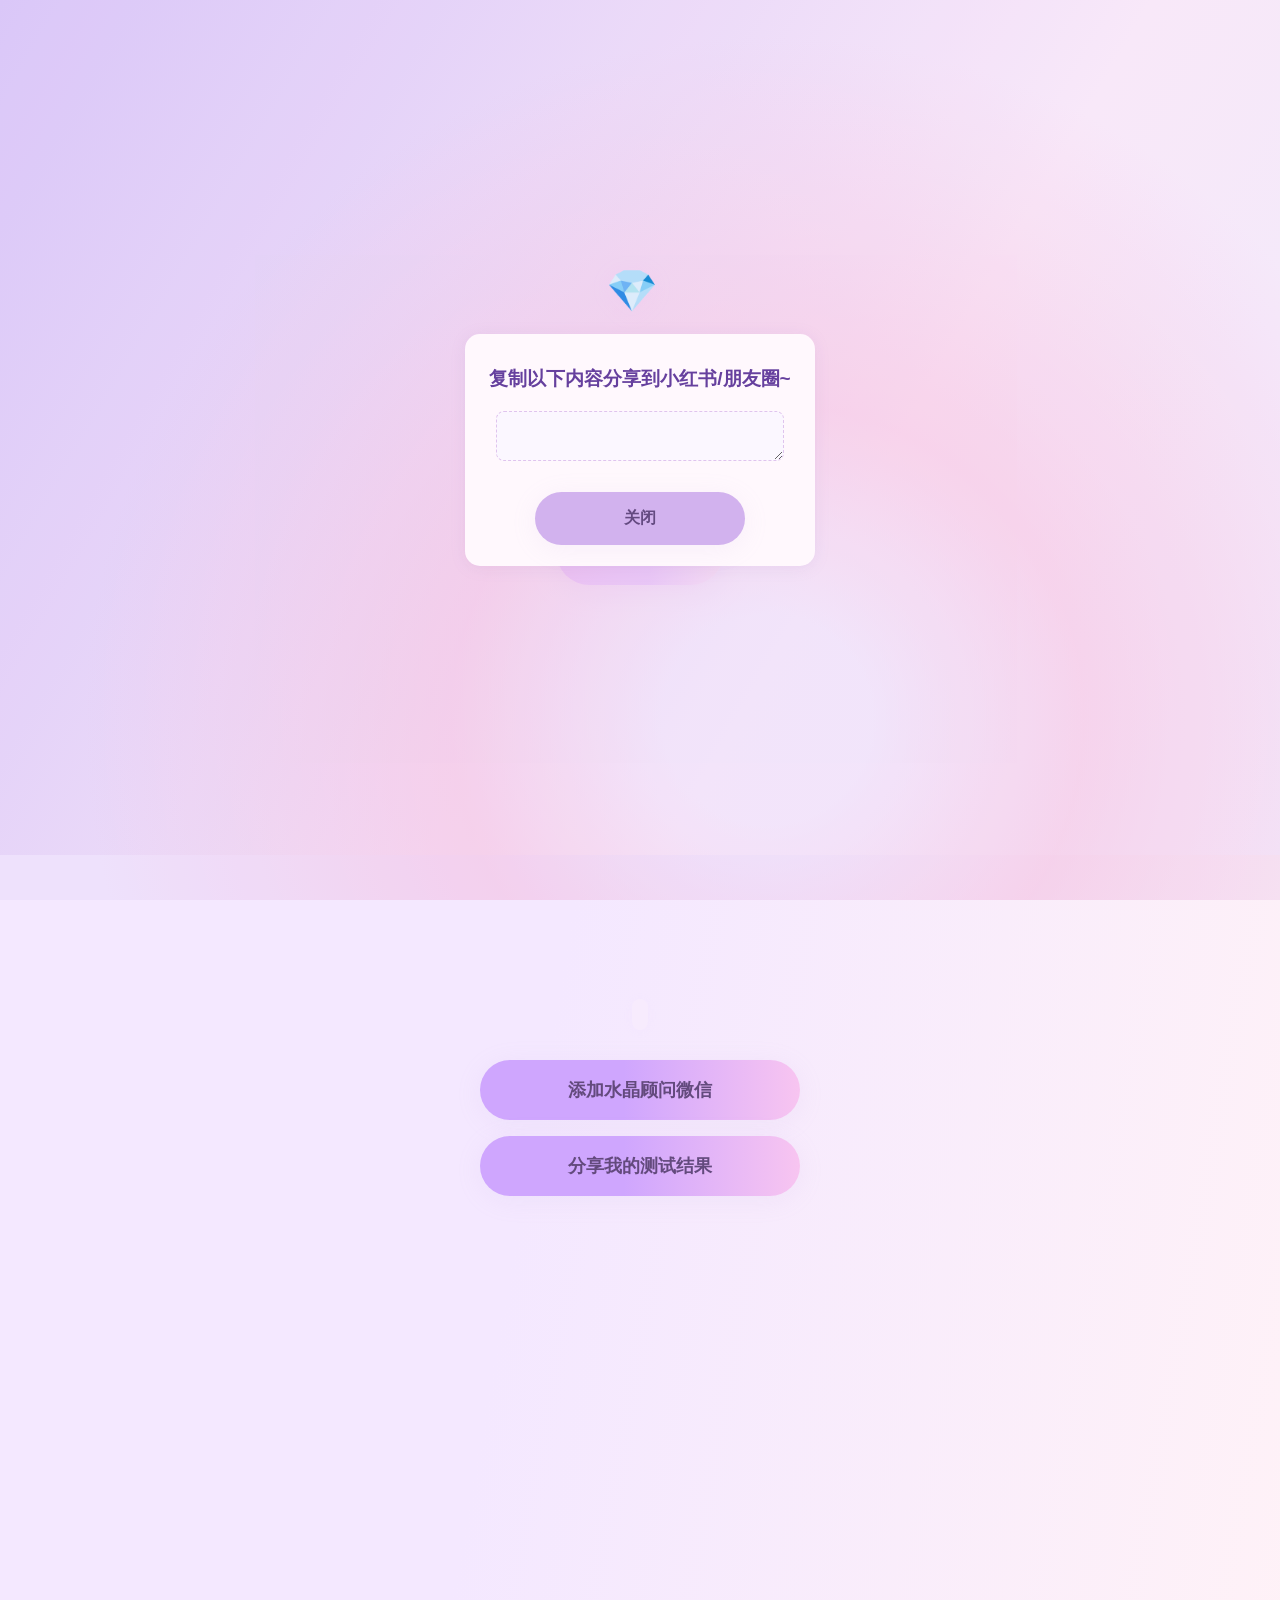
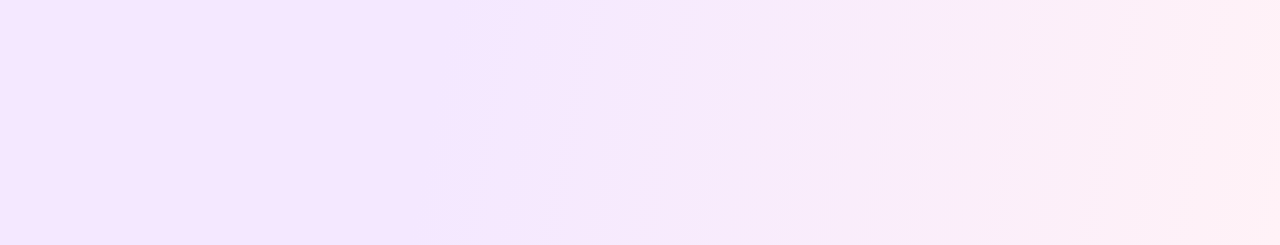
==== index.html @ 63133e91 "Add files via upload" ====
<!DOCTYPE html>
<html lang="zh-CN">
<head>
  <meta charset="UTF-8" />
  <meta name="viewport" content="width=device-width,initial-scale=1,maximum-scale=1,user-scalable=no" />
  <title>水晶人格测试 - 命定你的能量水晶</title>
  <meta name="keywords" content="水晶人格,水晶测试,玄学,命定,情绪疗愈,小红书,自我提升">
  <meta name="description" content="10道题测你适合佩戴哪款能量水晶，精致人格推荐，专属疗愈指引。">
  <link rel="stylesheet" href="./style.css" />
</head>

<body>
  <div id="app">
    <!-- 顶部氛围区/欢迎页 -->
    <section class="welcome-section" id="welcome-section">
      <div class="welcome-bg"></div>
      <div class="brand-logo">💎</div>
      <h1 class="main-title">水晶人格测试</h1>
      <p class="subtitle">10道题，遇见你的命定能量水晶</p>
      <button class="start-btn" id="startBtn">开启测试</button>
    </section>

    <!-- 测试题区 -->
    <section class="question-section hide" id="question-section">
      <div class="progress-bar" id="progress-bar">
        <div class="progress-inner" id="progress-inner"></div>
      </div>
      <div class="question-box">
        <div class="question-number" id="question-number"></div>
        <div class="question-title" id="question-title"></div>
        <div class="options" id="options"></div>
      </div>
    </section>

    <!-- 结果展示区 -->
    <section class="result-section hide" id="result-section">
      <div class="crystal-type" id="crystal-type"></div>
      <div class="type-desc" id="type-desc"></div>
      <div class="crystal-img-box" id="crystal-img-box"></div>
      <div class="crystal-info" id="crystal-info"></div>
      <div class="buy-guide" id="buy-guide"></div>
      <button class="wechat-btn" id="wechatBtn">添加水晶顾问微信</button>
      <button class="share-btn" id="shareBtn">分享我的测试结果</button>
      <div class="cta-bottom" id="cta-bottom"></div>
    </section>
    
    <!-- 分享弹窗 -->
    <div class="modal hide" id="modal-share">
      <div class="modal-content">
        <h3>复制以下内容分享到小红书/朋友圈~</h3>
        <textarea id="share-content" readonly></textarea>
        <button class="modal-close" id="closeModal">关闭</button>
      </div>
    </div>
  </div>

  <script src="./script.js"></script>
</body>
</html>
---- style.css ----
:root {
  --main-purple: #dcb2fc;
  --main-pink: #ffe6f2;
  --main-white: #ffffff;
  --gray-text: #7b6d8d;
  --option-hover: #f3e3ff;
  --progress-bg: #e8d7fd;
  --progress-main: #c687f6;
  --btn-pink: #cea1ea;
  --btn-dark: #9476b4;
}

body {
  margin: 0;
  font-family: 'PingFang SC', 'Hiragino Sans GB', 'Microsoft YaHei', Arial, sans-serif;
  background: linear-gradient(135deg, #f8f6fd 40%, #fae4fa 100%);
  color: #463466;
  box-sizing: border-box;
  min-height: 100vh;
}

/* 欢迎区 */
.welcome-section {
  display: flex;
  flex-direction: column;
  align-items: center;
  justify-content: center;
  min-height: 95vh;
  background: linear-gradient(120deg, #ddcbfa 0%, #fff0fb 65%, #f8f2ff 100%);
  position: relative;
  text-align: center;
}

.brand-logo {
  font-size: 2.6rem;
  margin-bottom: 0.5em;
  letter-spacing: 0.4em;
  color: #aa7bc7;
  filter: drop-shadow(0 4px 10px rgba(245,190,255,0.1));
}

.main-title {
  font-size: 2rem;
  letter-spacing: 0.1em;
  font-weight: bold;
  margin-bottom: 0.3em;
}

.subtitle {
  margin: 0.2em 0 1.6em 0;
  font-size: 1.15em;
  color: var(--gray-text);
  letter-spacing: 0.3em;
}

.welcome-bg {
  pointer-events: none;
  position: absolute;
  z-index: 0;
  left: 50%;
  top: 0;
  transform: translateX(-50%);
  width: 100vw; height: 100vh;
  background: radial-gradient(circle at 60% 80%, #f3e8ff 10%, #ffc2de 30%, transparent 65%);
  opacity: 0.5;
}

/* 按钮 */
button {
  cursor: pointer;
  border: none;
  outline: none;
  border-radius: 999px;
  font-size: 1.1em;
  padding: 1em 2.2em;
  font-weight: 600;
  box-shadow: 0 4px 26px 0 rgba(194,174,222,0.12);
  transition: background 0.24s;
  background: var(--btn-pink);
  color: #634a7d;
  margin: 0.8em auto 0.2em auto;
  display: block;
}
button:active {
  background: var(--btn-dark);
  color: #fff;
}
button.start-btn {
  font-size: 1.25em;
  margin-top: 2.2em;
  background: linear-gradient(90deg, #e5bbff 55%, #fee1f1 100%);
  color: #432f51;
  box-shadow: 0 4px 24px 0 #e4c9f399;
}

/* 测试题区 */
.question-section {
  min-height: 100vh;
  display: flex;
  flex-direction: column;
  align-items: stretch;
  background: linear-gradient(120deg, #f6efff 20%, #fff7fa 100%);
  padding-top: 2vh;
  padding-bottom: 6vh;
  margin: 0;
}

.hide { display: none; }

.progress-bar {
  background: var(--progress-bg);
  border-radius: 12px;
  height: 10px;
  width: 90vw;
  margin: 18px auto 0 auto;
  position: relative;
  max-width: 420px;
  box-shadow: 0 2px 5px #d2c2f828;
}
.progress-inner {
  background: linear-gradient(to right, var(--progress-main), #c9a5e7);
  border-radius: 10px;
  height: 100%;
  width: 0;
  transition: width 0.36s cubic-bezier(.24,.6,.21,.96);
}

.question-box {
  width: 90vw;
  max-width: 420px;
  margin: 2.2em auto 0 auto;
  background: #fff9feea;
  border-radius: 22px;
  box-shadow: 0 4px 28px #e8d1ff39;
  padding: 2.2em 1.3em 2.4em 1.3em;
  position: relative;
}
.question-number {
  font-size: 1em;
  color: var(--gray-text);
  margin-bottom: 0.5em;
  letter-spacing: 0.08em;
}
.question-title {
  font-size: 1.19em;
  font-weight: 500;
  text-align: center;
  margin-bottom: 1.5em;
  color: #4c387c;
  min-height: 2.2em;
  letter-spacing: 1px;
}
.options {
  display: flex;
  flex-direction: column;
  gap: 1.1em;
  margin-top: 10px;
}
.option-card {
  border: none;
  background: var(--main-pink);
  color: #713b92;
  font-size: 1.1em;
  border-radius: 16px;
  padding: 1.1em 0.8em;
  box-shadow: 0 1px 8px #e0caee21;
  transition: background 0.16s, color 0.17s;
  margin-bottom: 0.5em;
  text-align: center;
  outline: none;
}
.option-card:hover, .option-card.selected {
  background: var(--option-hover);
  color: #9c5bcb;
  font-weight: 600;
}

/* 结果区 */
.result-section {
  min-height: 97vh;
  width: 100vw;
  background: linear-gradient(100deg, #f4e8ff 40%, #fff2f7 100%);
  display: flex;
  flex-direction: column;
  align-items: center;
  padding-top: 5vh;
  padding-bottom: 8vh;
}
.crystal-type {
  font-size: 1.49rem;
  font-weight: 600;
  color: #8655b5;
  margin-top: 1.1em;
  margin-bottom: 0.28em;
  letter-spacing: 0.04em;
}
.type-desc {
  color: #6b5d85;
  font-size: 1em;
  margin-bottom: 1.4em;
  text-align: center;
  line-height: 1.6;
  max-width: 340px;
}
.crystal-img-box {
  margin: 0 auto 1em auto;
}
.crystal-img {
  border-radius: 50%;
  background: #fff6fc;
  width: 98px;
  height: 98px;
  object-fit: cover;
  box-shadow: 0 2px 12px #e9caf377;
  display: block;
  margin: 0 auto;
}
.crystal-info {
  font-size: 1.1em;
  color: #715398;
  text-align: center;
  line-height: 1.7;
  margin-bottom: 1.6em;
  max-width: 340px;
}
.buy-guide {
  background: #f7ebfd;
  border-radius: 18px;
  color: #785ba3;
  margin-bottom: 1.1em;
  padding: 0.96em 0.5em 0.92em 0.5em;
  font-size: 1em;
  text-align: center;
  box-shadow: 0 1px 10px #e6dafe14;
}

.wechat-btn, .share-btn {
  width: 85vw;
  max-width: 320px;
  font-size: 1.13em;
  margin-top: 0.7em;
  margin-bottom: 0.2em;
  background: linear-gradient(90deg, #cfa6fe 45%, #ffcaee 110%);
}
.wechat-btn:active, .share-btn:active {
  background: #ae7ec7;
}

.cta-bottom {
  margin-top: 2em;
  color: #a482c7;
  font-size: 0.97em;
  letter-spacing: 0.02em;
  text-align: center;
}

.modal {
  z-index: 111;
  background: rgba(189,164,221,0.11);
  position: fixed;
  left: 0; right:0; top:0; bottom:0;
  display: flex;
  align-items: center;
  justify-content: center;
}
.modal-content {
  padding: 2em 1.5em 1.1em 1.5em;
  background: #fff8fd;
  border-radius: 15px;
  min-width: 260px;
  max-width: 80vw;
  box-shadow: 0 2px 15px rgba(157,123,182,0.13);
  text-align: center;
}
.modal h3 {
  font-size: 1.19em;
  margin: 0 0 1em 0; color: #66409e;
}
#share-content {
  width: 90%;
  min-height: 2.5em;
  border: 1px dashed #e0c4ee;
  border-radius: 8px;
  font-size: 1em;
  padding: 0.6em;
  margin-bottom: 1.2em;
  color: #7c659e;
  background: #fbf7ff;
}
.modal-close {
  background: #d2b2ee;
  color: #644a81;
  font-size: 1em;
  width: 70%;
  margin-top: 0.7em;
}

/* 响应式优化 */
@media (max-width: 600px) {
  .main-title { font-size: 1.36rem;}
  .brand-logo { font-size: 2rem;}
  .crystal-img { width: 65px; height: 65px;}
  .result-section { padding-top: 2vh; padding-bottom: 5vh; }
}
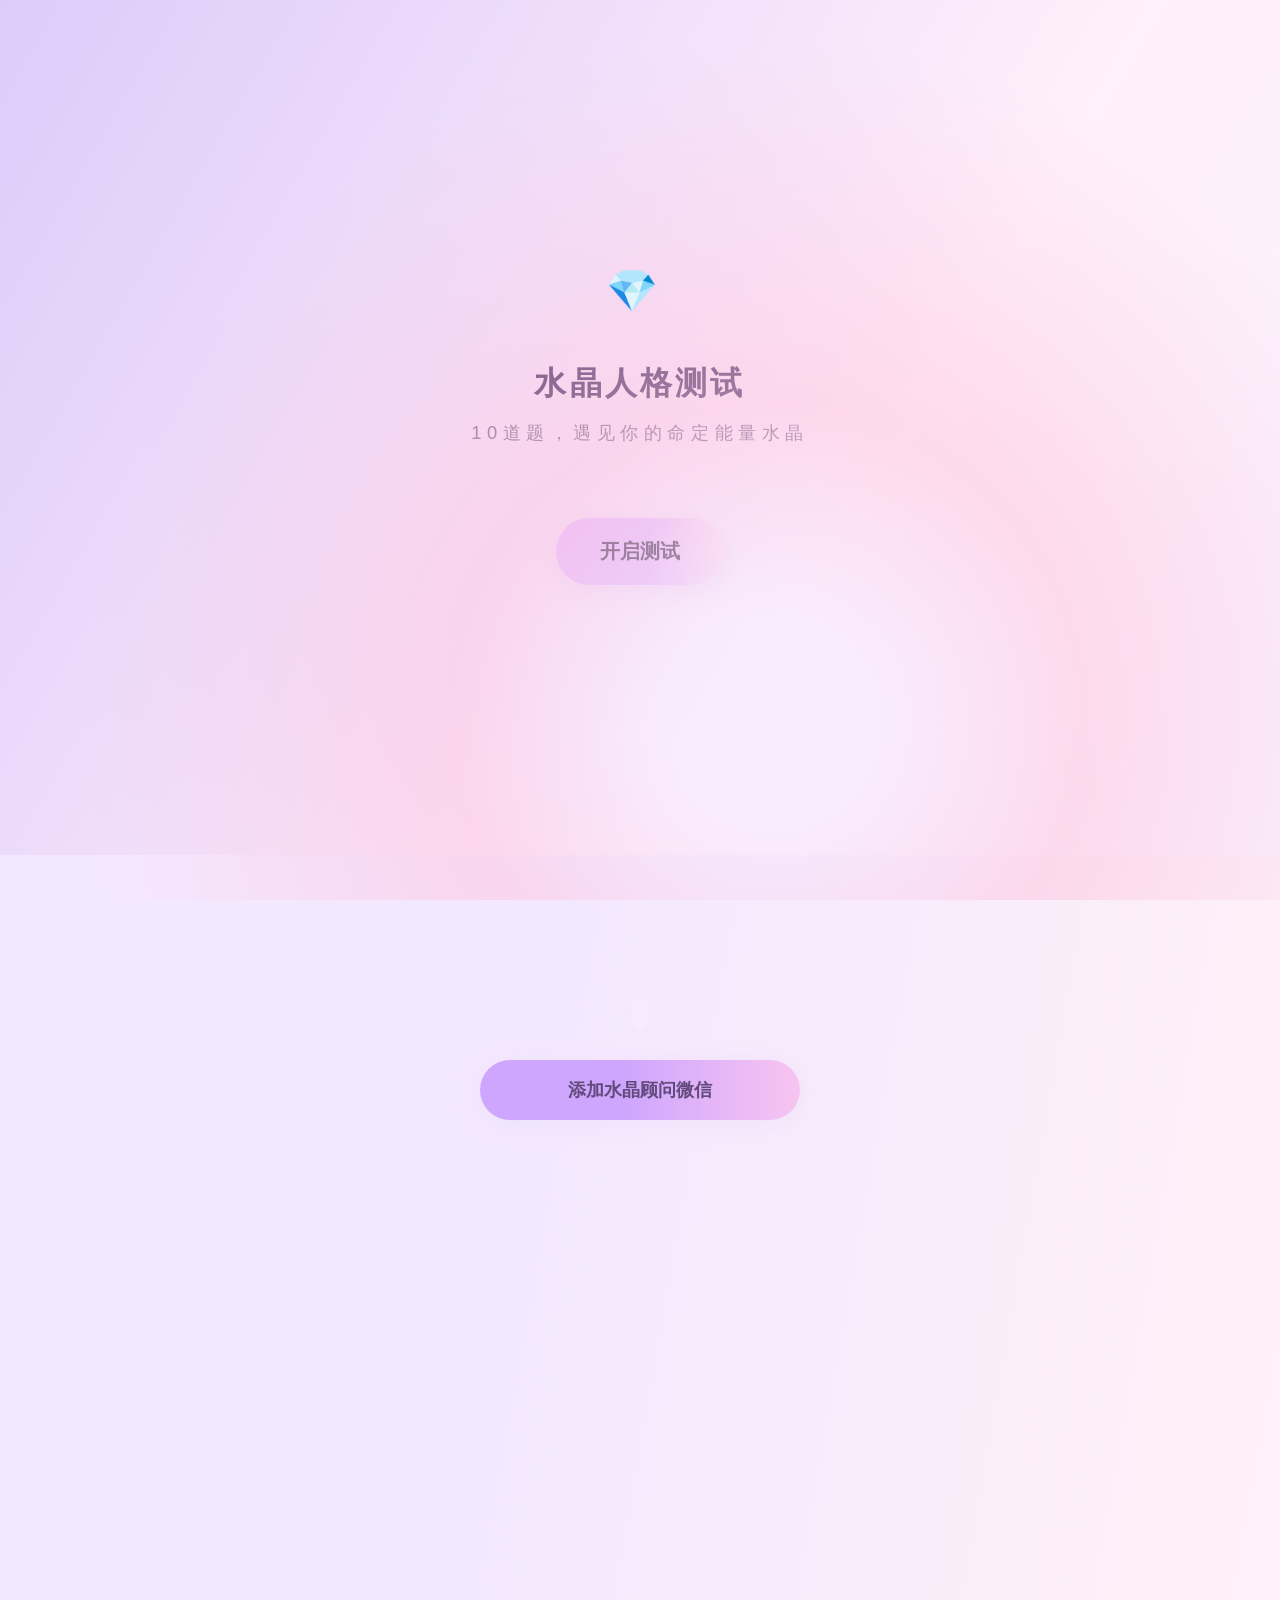
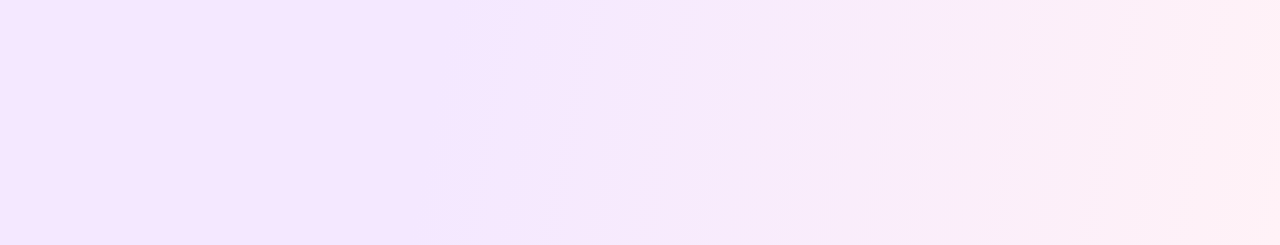
==== commit 9e3154b7: "Add files via upload" ====
--- a/index.html
+++ b/index.html
@@ -40,18 +40,8 @@
       <div class="crystal-info" id="crystal-info"></div>
       <div class="buy-guide" id="buy-guide"></div>
       <button class="wechat-btn" id="wechatBtn">添加水晶顾问微信</button>
-      <button class="share-btn" id="shareBtn">分享我的测试结果</button>
       <div class="cta-bottom" id="cta-bottom"></div>
     </section>
-    
-    <!-- 分享弹窗 -->
-    <div class="modal hide" id="modal-share">
-      <div class="modal-content">
-        <h3>复制以下内容分享到小红书/朋友圈~</h3>
-        <textarea id="share-content" readonly></textarea>
-        <button class="modal-close" id="closeModal">关闭</button>
-      </div>
-    </div>
   </div>
 
   <script src="./script.js"></script>
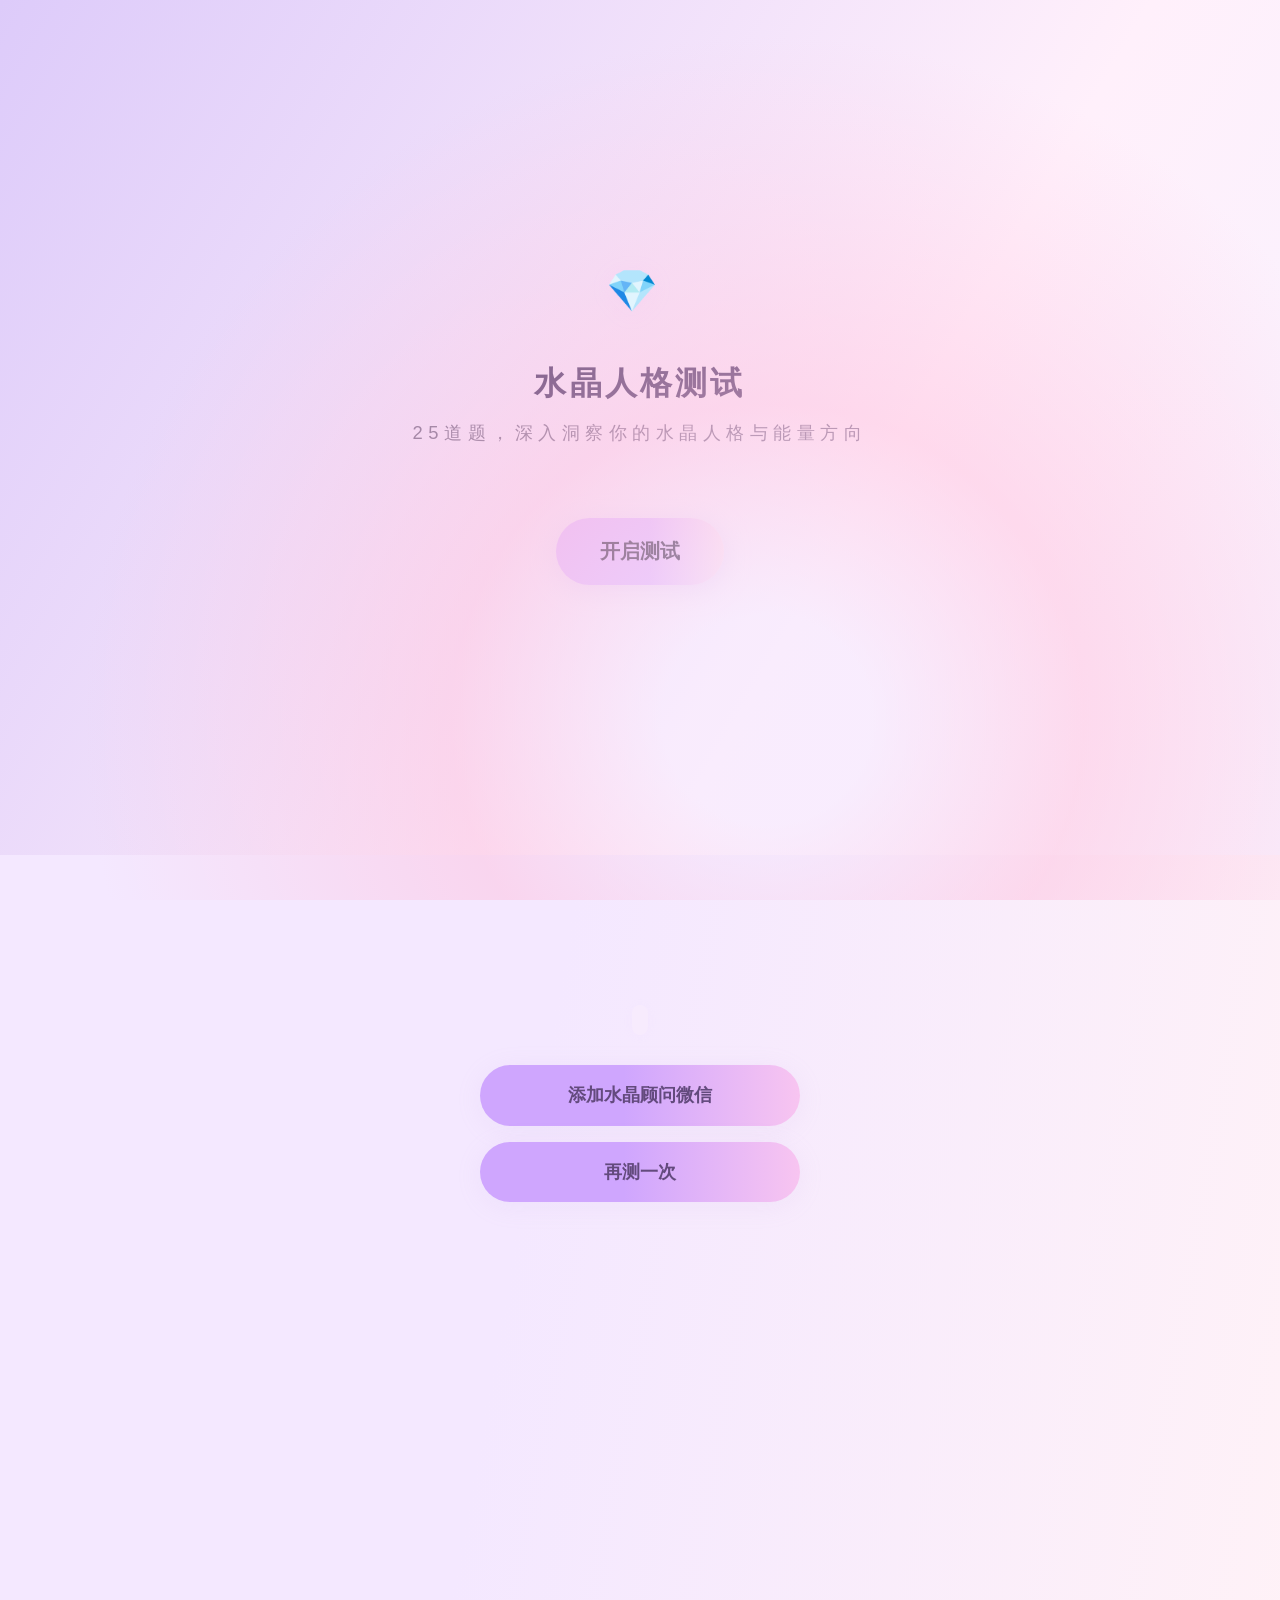
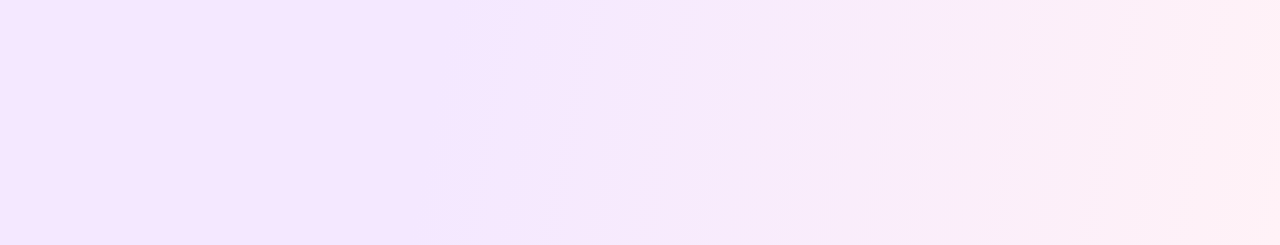
==== commit dde3a846: "Add files via upload" ====
--- a/index.html
+++ b/index.html
@@ -5,7 +5,7 @@
   <meta name="viewport" content="width=device-width,initial-scale=1,maximum-scale=1,user-scalable=no" />
   <title>水晶人格测试 - 命定你的能量水晶</title>
   <meta name="keywords" content="水晶人格,水晶测试,玄学,命定,情绪疗愈,小红书,自我提升">
-  <meta name="description" content="10道题测你适合佩戴哪款能量水晶，精致人格推荐，专属疗愈指引。">
+  <meta name="description" content="25道题测你适合佩戴哪款能量水晶，精致人格推荐，专属疗愈指引。">
   <link rel="stylesheet" href="./style.css" />
 </head>
 
@@ -16,7 +16,7 @@
       <div class="welcome-bg"></div>
       <div class="brand-logo">💎</div>
       <h1 class="main-title">水晶人格测试</h1>
-      <p class="subtitle">10道题，遇见你的命定能量水晶</p>
+      <p class="subtitle">25道题，深入洞察你的水晶人格与能量方向</p>
       <button class="start-btn" id="startBtn">开启测试</button>
     </section>
 
@@ -35,11 +35,13 @@
     <!-- 结果展示区 -->
     <section class="result-section hide" id="result-section">
       <div class="crystal-type" id="crystal-type"></div>
+      <div class="secondary-type" id="secondary-type"></div>
       <div class="type-desc" id="type-desc"></div>
       <div class="crystal-img-box" id="crystal-img-box"></div>
       <div class="crystal-info" id="crystal-info"></div>
       <div class="buy-guide" id="buy-guide"></div>
       <button class="wechat-btn" id="wechatBtn">添加水晶顾问微信</button>
+      <button class="wechat-btn" id="restartBtn">再测一次</button>
       <div class="cta-bottom" id="cta-bottom"></div>
     </section>
   </div>
--- a/style.css
+++ b/style.css
@@ -194,6 +194,12 @@
   margin-bottom: 0.28em;
   letter-spacing: 0.04em;
 }
+.secondary-type {
+  font-size: 1.04rem;
+  color: #a17ede;
+  margin-bottom: 0.34em;
+  letter-spacing: 0.03em;
+}
 .type-desc {
   color: #6b5d85;
   font-size: 1em;
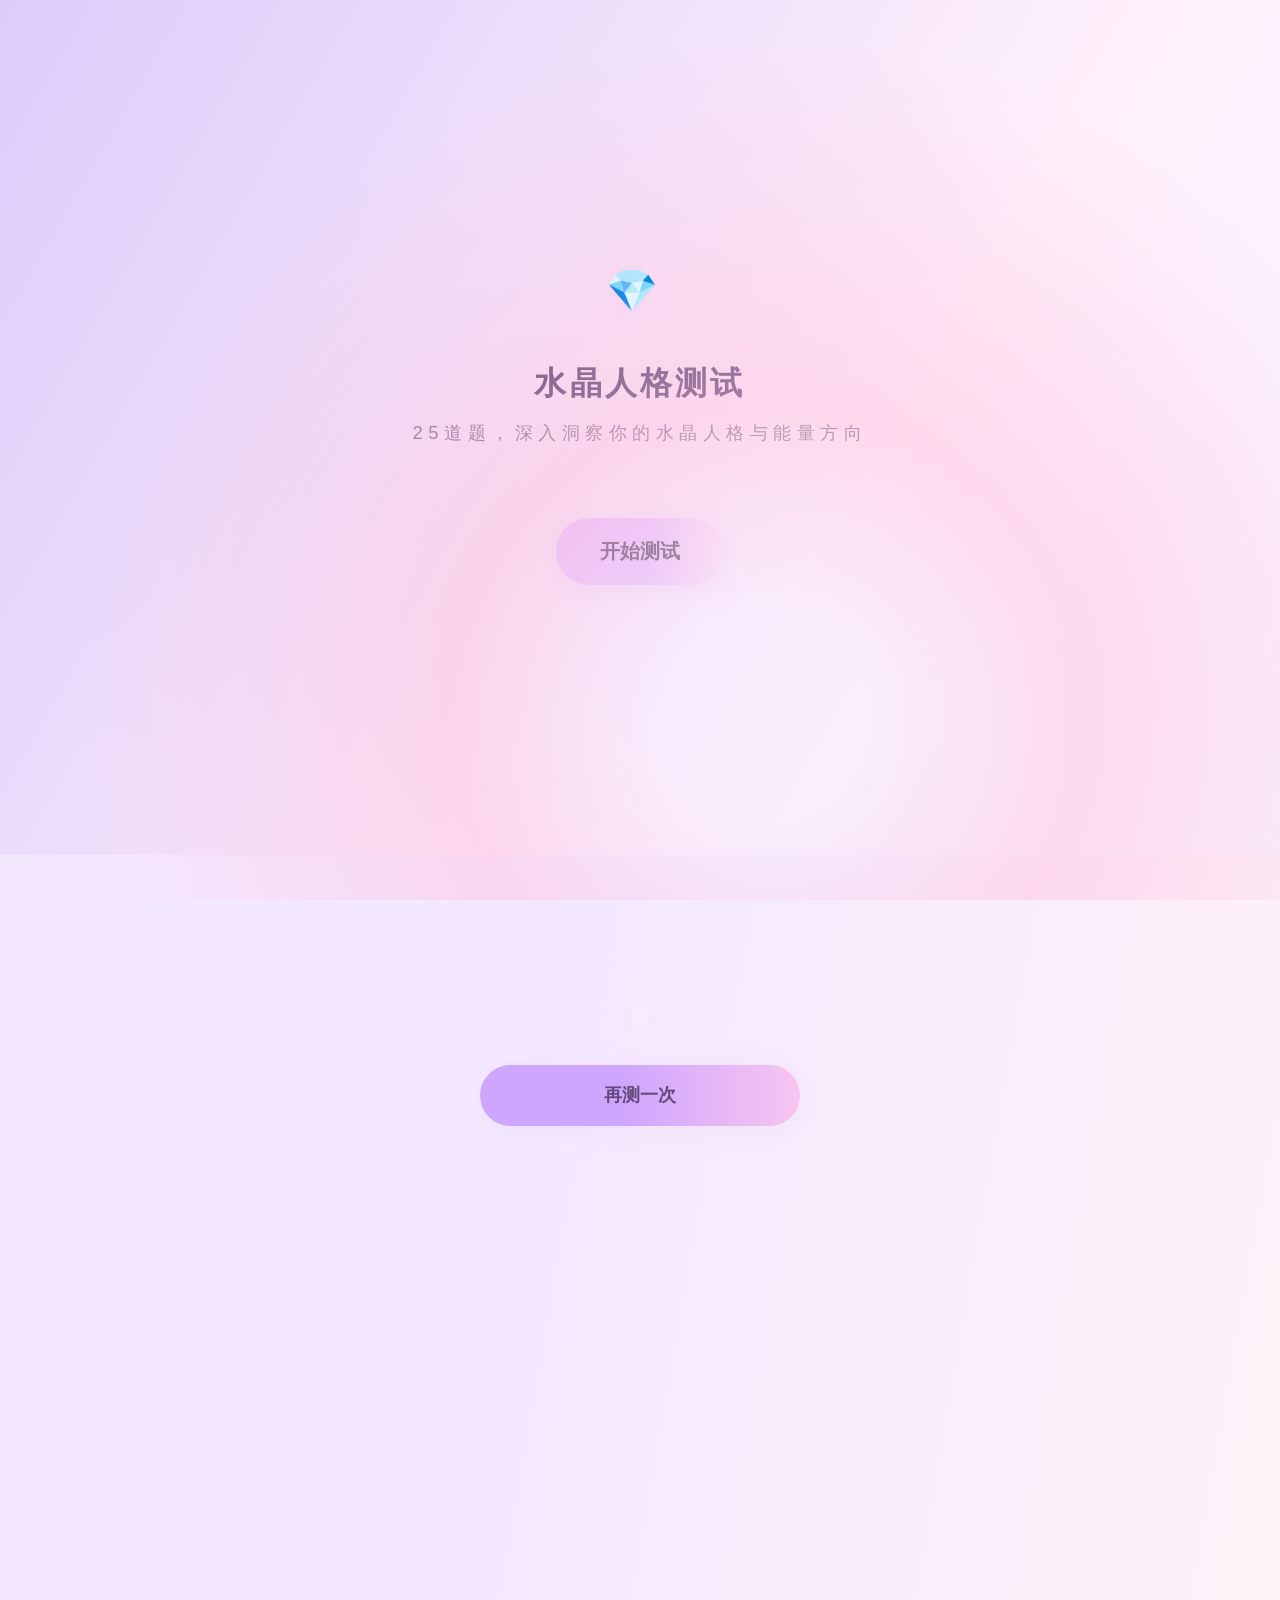
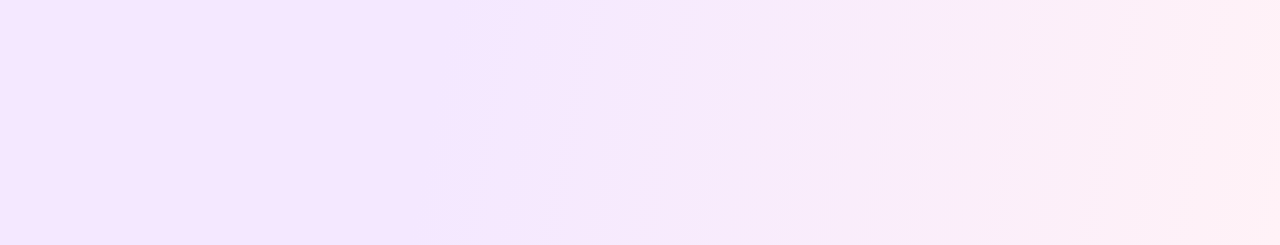
==== commit d68379ae: "Add files via upload" ====
--- a/index.html
+++ b/index.html
@@ -17,7 +17,7 @@
       <div class="brand-logo">💎</div>
       <h1 class="main-title">水晶人格测试</h1>
       <p class="subtitle">25道题，深入洞察你的水晶人格与能量方向</p>
-      <button class="start-btn" id="startBtn">开启测试</button>
+      <button class="start-btn" id="startBtn">开始测试</button>
     </section>
 
     <!-- 测试题区 -->
@@ -40,7 +40,6 @@
       <div class="crystal-img-box" id="crystal-img-box"></div>
       <div class="crystal-info" id="crystal-info"></div>
       <div class="buy-guide" id="buy-guide"></div>
-      <button class="wechat-btn" id="wechatBtn">添加水晶顾问微信</button>
       <button class="wechat-btn" id="restartBtn">再测一次</button>
       <div class="cta-bottom" id="cta-bottom"></div>
     </section>
--- a/style.css
+++ b/style.css
@@ -29,6 +29,13 @@
   background: linear-gradient(120deg, #ddcbfa 0%, #fff0fb 65%, #f8f2ff 100%);
   position: relative;
   text-align: center;
+  opacity: 1;
+  transition: opacity 0.45s ease, transform 0.45s ease;
+}
+
+.welcome-section.fade-out {
+  opacity: 0;
+  transform: translateY(-18px);
 }
 
 .brand-logo {
